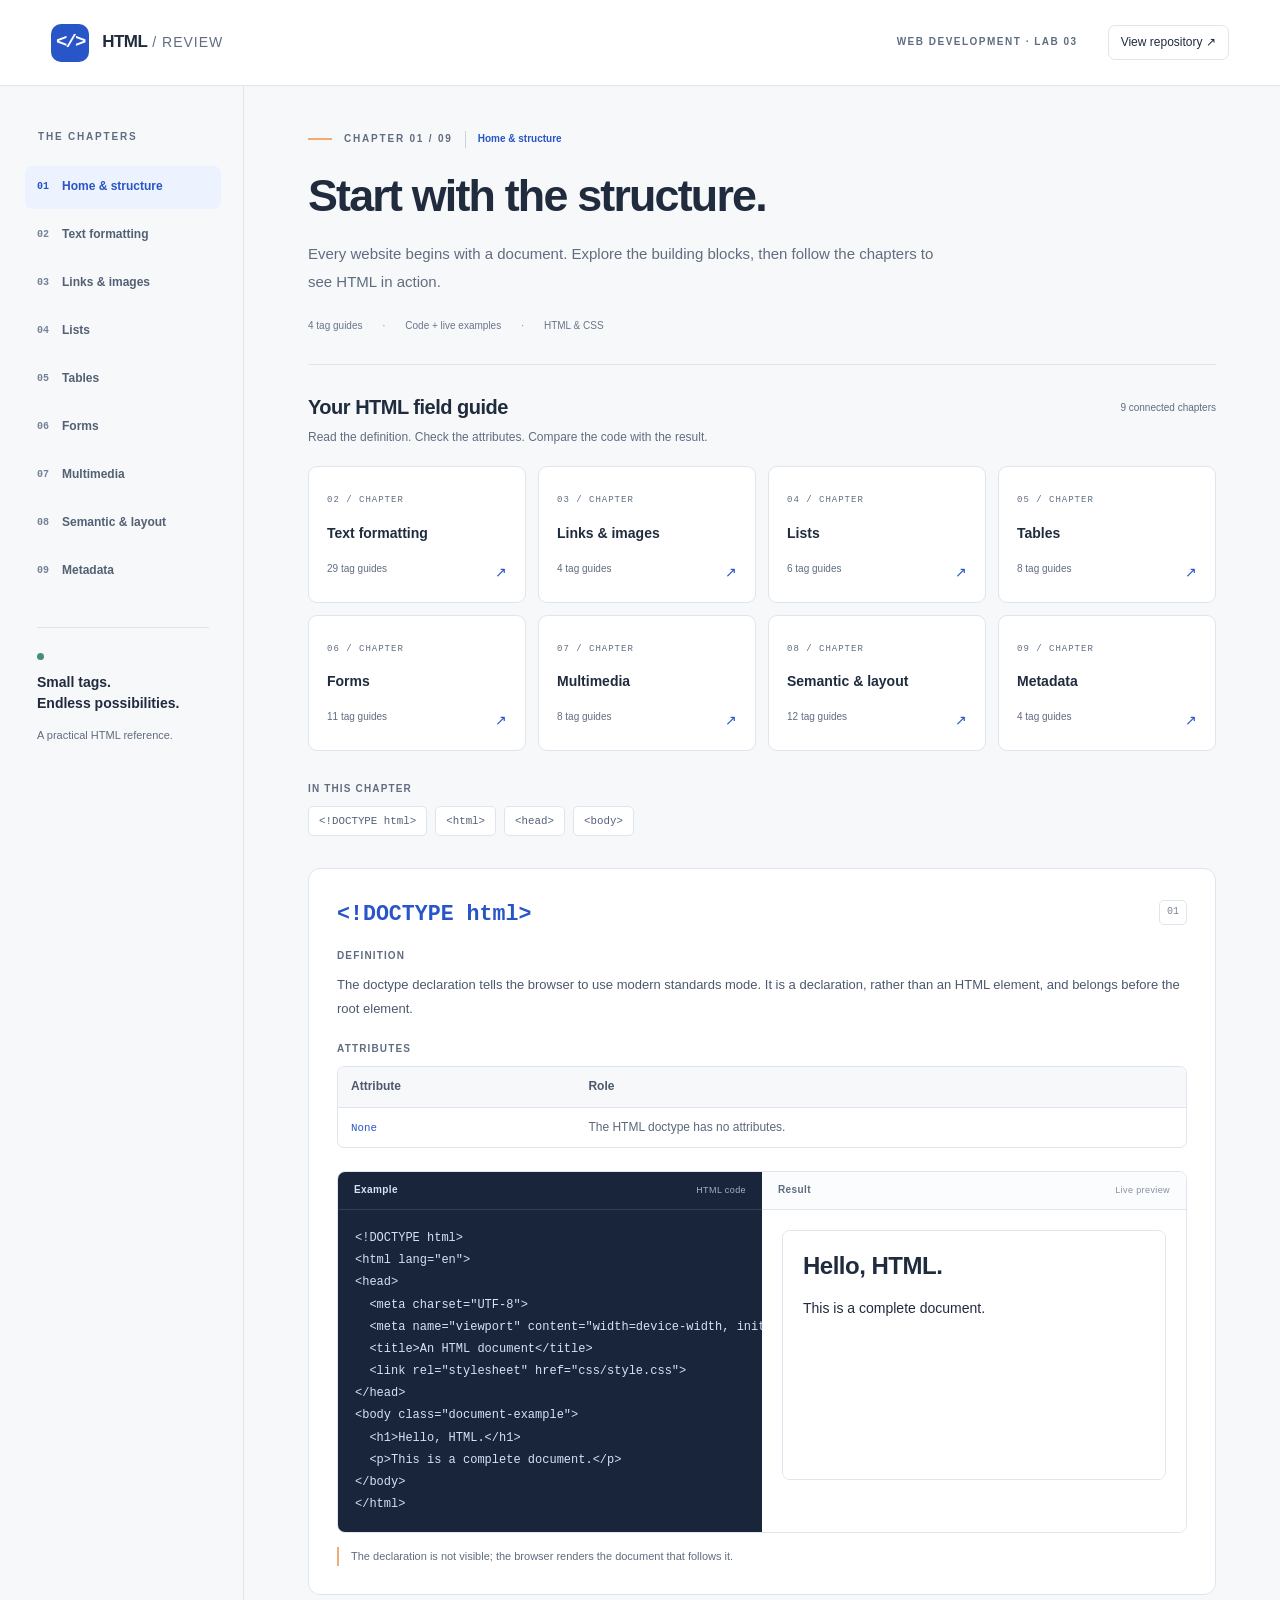
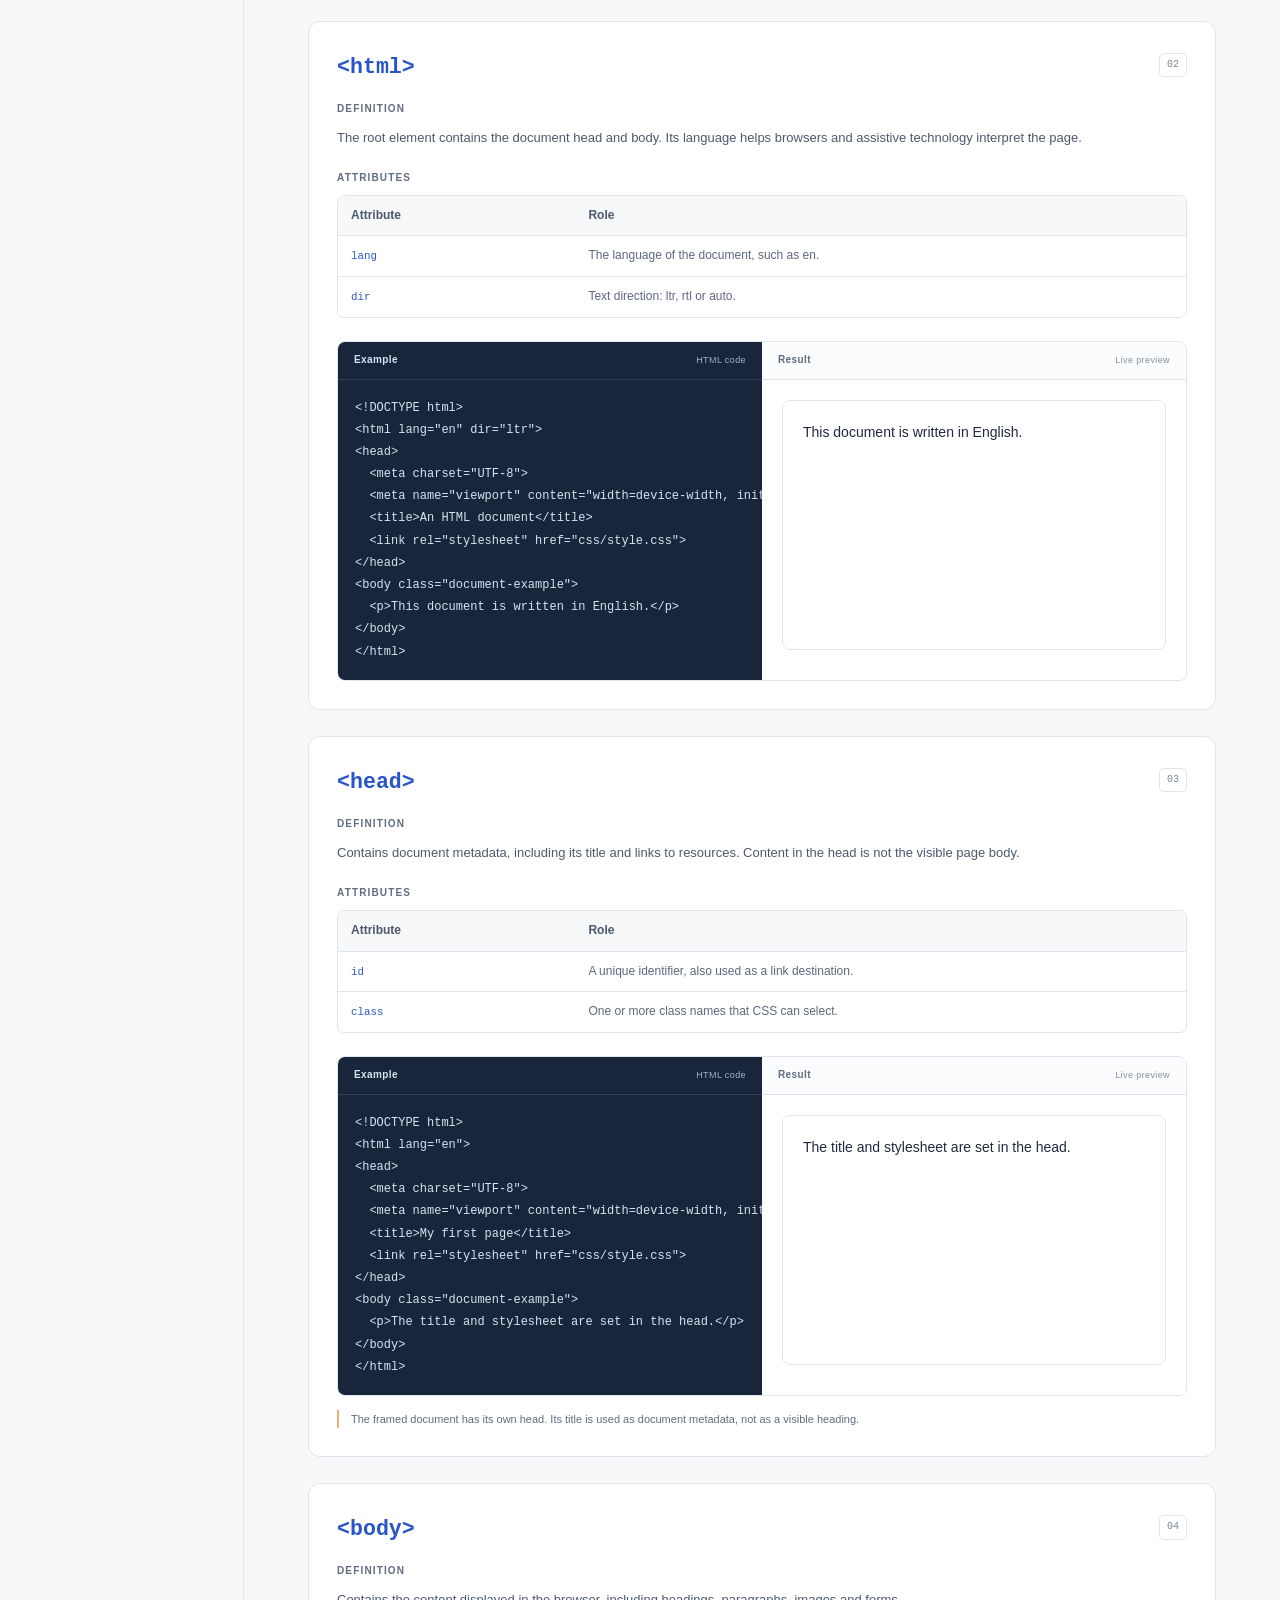
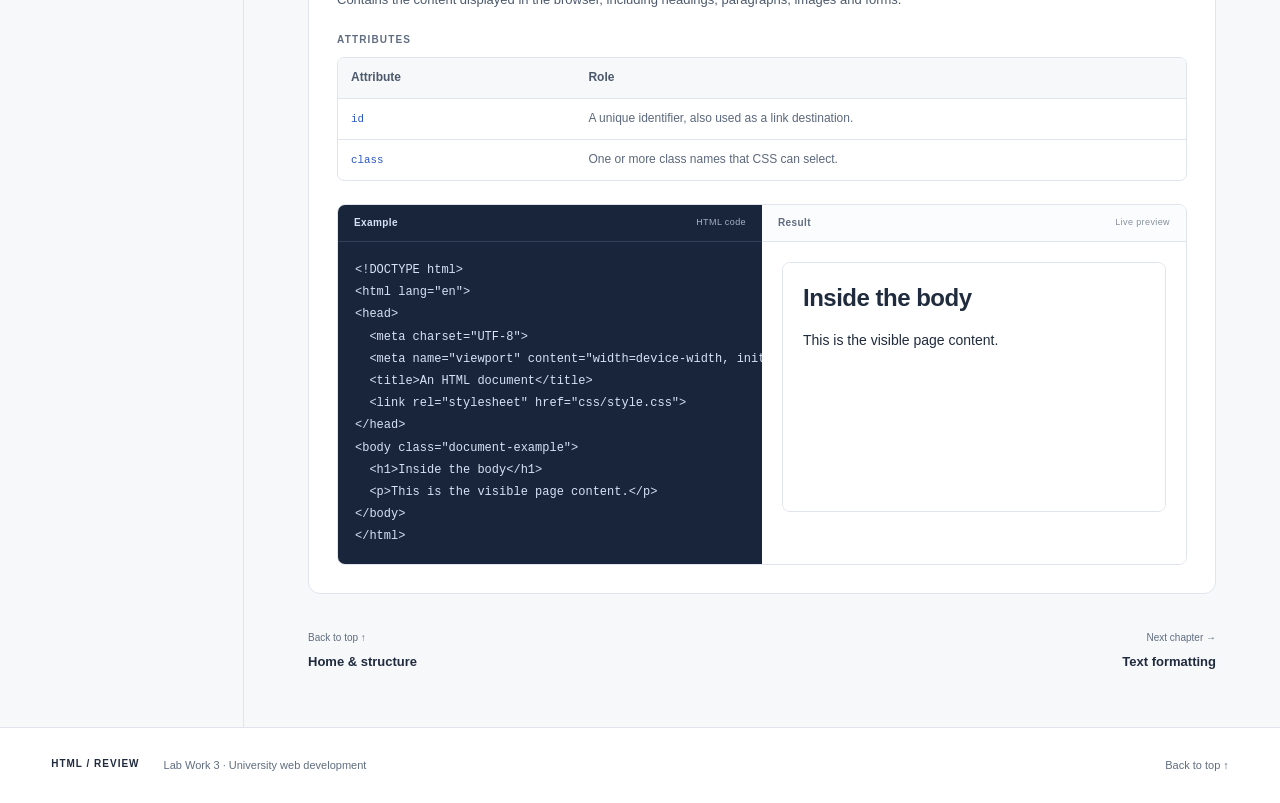
==== index.html @ eed4731e "Add new features" ====
<!DOCTYPE html>
<html lang="en">
<head>
  <meta charset="UTF-8">
  <meta name="viewport" content="width=device-width, initial-scale=1">
  <meta http-equiv="refresh" content="0; url=html_review/index.html">
  <title>HTML Review</title>
  <link rel="stylesheet" href="html_review/css/style.css">
</head>
<body class="document-example">
  <main>
    <h1>HTML Review</h1>
    <p><a href="html_review/index.html">Open the HTML Review website</a>.</p>
  </main>
</body>
</html>
---- html_review/css/style.css ----
/* One stylesheet shared by every chapter and embedded document example. */
:root {
  --paper: #f7f8fa;
  --white: #ffffff;
  --ink: #202b3e;
  --muted: #606d80;
  --line: #e0e5ed;
  --blue: #2855c7;
  --blue-light: #edf2ff;
  --code: #19253a;
  --warm: #efac78;
}

* { box-sizing: border-box; }
html { scroll-padding-top: 24px; }
body {
  margin: 0;
  background: var(--paper);
  color: var(--ink);
  font-family: -apple-system, BlinkMacSystemFont, "Segoe UI", sans-serif;
  font-size: 15px;
  line-height: 1.65;
}
a { color: var(--blue); text-underline-offset: 4px; }
a:hover { text-decoration-thickness: 2px; }
a, button, input, select, textarea, summary { -webkit-tap-highlight-color: transparent; }
:focus-visible { outline: 3px solid var(--blue); outline-offset: 4px; }
code, pre, kbd { font-family: "SFMono-Regular", Consolas, "Liberation Mono", monospace; }
code { font-size: .9em; overflow-wrap: anywhere; }
h1, h2, h3, h4, h5, h6 { line-height: 1.25; }
p { margin: 0 0 1em; }
img, video { display: block; max-width: 100%; height: auto; }
audio { display: block; max-width: 100%; width: 100%; }
iframe { width: 100%; min-height: 220px; border: 1px solid var(--line); border-radius: 8px; background: var(--white); }
button, input, select, textarea { font: inherit; }
button { cursor: pointer; }
button:disabled { cursor: default; }
.visually-hidden {
  position: absolute;
  width: 1px;
  height: 1px;
  padding: 0;
  margin: -1px;
  overflow: hidden;
  clip-path: inset(50%);
  white-space: nowrap;
  border: 0;
}
.skip-link { position: absolute; left: 16px; top: -100px; padding: 10px 16px; background: white; z-index: 10; }
.skip-link:focus { top: 12px; }

/* Shared header, navigation and footer. */
.site-header {
  min-height: 86px;
  padding: 20px 4%;
  display: flex;
  align-items: center;
  justify-content: space-between;
  gap: 20px;
  background: var(--white);
  border-bottom: 1px solid var(--line);
}
.brand { display: flex; align-items: center; gap: 13px; color: var(--ink); font-size: 17px; font-weight: 760; letter-spacing: -.5px; text-decoration: none; white-space: nowrap; }
.brand-symbol { display: grid; place-items: center; width: 38px; height: 38px; border-radius: 10px; background: var(--blue); color: white; font-family: monospace; font-size: 19px; letter-spacing: -2px; }
.brand-light { color: var(--muted); font-size: 14px; font-weight: 500; letter-spacing: 1px; }
.header-meta { display: flex; align-items: center; gap: 30px; }
.lab-label { font-size: 10px; font-weight: 650; letter-spacing: 1.5px; color: var(--muted); }
.repository-link { color: var(--ink); font-size: 12px; text-decoration: none; border: 1px solid var(--line); border-radius: 7px; padding: 7px 12px; }
.repository-link:hover { background: var(--paper); }
.site-layout { display: flex; max-width: 1550px; margin: 0 auto; }
.sidebar { flex: 0 0 244px; padding: 43px 22px 32px 25px; border-right: 1px solid var(--line); }
.sidebar-content { position: sticky; top: 32px; }
.eyebrow { display: flex; align-items: center; flex-wrap: wrap; gap: 12px; color: var(--muted); font-size: 10px; font-weight: 700; letter-spacing: 1.8px; }
.sidebar .eyebrow { padding-left: 13px; margin-bottom: 20px; }
.chapter-nav { display: flex; flex-direction: column; gap: 5px; }
.chapter-nav a { display: flex; align-items: center; gap: 13px; min-height: 43px; padding: 10px 12px; color: #536073; font-size: 12px; font-weight: 550; text-decoration: none; border-radius: 7px; }
.nav-number { font-family: monospace; font-size: 10px; color: #758197; }
.chapter-nav a:hover { background: #eef0f5; color: var(--ink); }
.chapter-nav a[aria-current="page"] { background: var(--blue-light); color: var(--blue); }
.chapter-nav a[aria-current="page"] .nav-number { color: var(--blue); }
.sidebar-note { margin: 34px 12px 0; padding-top: 25px; border-top: 1px solid var(--line); }
.status-dot { display: block; width: 7px; height: 7px; border-radius: 50%; background: #429077; margin-bottom: 12px; }
.sidebar-note p { font-size: 14px; font-weight: 600; line-height: 1.5; margin-bottom: 8px; }
.sidebar-note > span:last-child { color: var(--muted); font-size: 11px; }
.site-layout > main { min-width: 0; width: 100%; max-width: 1160px; padding: 45px 5% 55px; }
.site-footer { display: flex; align-items: center; justify-content: space-between; gap: 20px; padding: 28px 4%; border-top: 1px solid var(--line); background: var(--white); font-size: 11px; }
.site-footer p { display: flex; flex-wrap: wrap; gap: 24px; margin: 0; }
.site-footer strong { font-size: 10px; letter-spacing: 1px; }
.site-footer span { color: var(--muted); }
.site-footer a { color: var(--muted); text-decoration: none; }

/* Chapter introduction and local navigation. */
.page-intro { padding-bottom: 30px; border-bottom: 1px solid var(--line); }
.intro-line { width: 24px; height: 2px; background: var(--warm); }
.intro-category { color: var(--blue); font-weight: 550; letter-spacing: 0; border-left: 1px solid #cbd2de; padding-left: 12px; }
.page-intro h1 { margin: 20px 0 17px; max-width: 800px; font-size: clamp(32px, 3.5vw, 48px); font-weight: 740; letter-spacing: -1.8px; }
.intro-description { max-width: 640px; color: var(--muted); font-size: 15px; line-height: 1.85; }
.chapter-facts { display: flex; flex-wrap: wrap; gap: 12px 20px; margin-top: 22px; color: #69758a; font-size: 10px; }
.chapter-facts span + span::before { content: "·"; margin-right: 20px; color: #8994a5; }
.overview { margin: 30px 0; }
.overview-heading { display: flex; align-items: center; justify-content: space-between; flex-wrap: wrap; gap: 10px; }
.overview-heading h2 { margin: 0; font-size: 20px; letter-spacing: -.5px; }
.overview-heading > span { color: var(--muted); font-size: 10px; }
.overview-intro { margin: 8px 0 18px; color: var(--muted); font-size: 12px; }
.chapter-grid { display: flex; flex-wrap: wrap; gap: 12px; }
.chapter-card { flex: 1 1 calc(25% - 12px); min-width: 145px; padding: 18px; background: white; border: 1px solid var(--line); border-radius: 9px; color: var(--ink); text-decoration: none; transition: border-color .15s, transform .15s; }
.chapter-card:hover { border-color: var(--blue); transform: translateY(-2px); }
.chapter-card-number { font-family: monospace; font-size: 9px; letter-spacing: 1px; color: var(--muted); }
.chapter-card h3 { margin: 15px 0 18px; font-size: 14px; }
.chapter-card p { display: flex; justify-content: space-between; margin: 0; font-size: 10px; color: var(--muted); }
.chapter-card p span { color: var(--blue); font-size: 14px; }
.on-this-page { margin: 25px 0 32px; }
.section-label { margin: 20px 0 10px; font-size: 10px; line-height: 1.5; font-weight: 700; letter-spacing: 1.15px; text-transform: uppercase; color: var(--muted); }
.tag-links { display: flex; flex-wrap: wrap; gap: 8px; }
.tag-links a { padding: 4px 10px; border: 1px solid var(--line); border-radius: 5px; background: var(--white); color: #536078; font-size: 12px; text-decoration: none; }
.tag-links a:hover { border-color: var(--blue); color: var(--blue); }

/* Each guide follows Definition → Attributes → Code and browser result. */
.tag-card { padding: 28px; margin: 0 0 26px; background: var(--white); border: 1px solid var(--line); border-radius: 12px; scroll-margin-top: 20px; }
.tag-heading { display: flex; justify-content: space-between; align-items: center; gap: 10px; }
.tag-heading h2 { margin: 0; color: var(--blue); font-size: 24px; font-weight: 650; }
.tag-number { font-size: 10px; font-family: monospace; color: #7a8698; border: 1px solid var(--line); border-radius: 5px; padding: 3px 7px; }
.definition { font-size: 13px; color: #4c596d; line-height: 1.85; }
.table-scroll { width: 100%; overflow-x: auto; border: 1px solid var(--line); border-radius: 7px; }
table { width: 100%; border-collapse: collapse; text-align: left; }
th, td { padding: 10px 13px; border-bottom: 1px solid var(--line); vertical-align: top; }
th { color: #4c596c; font-weight: 650; background: #f7f8fa; }
tbody tr:last-child td { border-bottom: 0; }
.attributes { font-size: 12px; }
.attributes th:first-child { width: 28%; }
.attributes td:first-child { color: var(--blue); }
.attributes td { color: #5c687c; }
.example-pair { display: flex; margin-top: 23px; border: 1px solid var(--line); border-radius: 8px; overflow: hidden; }
.example-pair > div { flex: 1 1 50%; min-width: 0; }
.code-panel { background: var(--code); color: #d6e2f5; }
.panel-label { display: flex; justify-content: space-between; align-items: center; flex-wrap: wrap; gap: 8px; margin: 0; padding: 12px 16px; border-bottom: 1px solid #314056; font-size: 10px; font-weight: 600; letter-spacing: .4px; }
.panel-label span { font-size: 9px; font-weight: 400; opacity: .75; }
.code-panel pre { padding: 17px; margin: 0; overflow-x: auto; font-size: 12px; line-height: 1.85; tab-size: 2; }
.code-panel code { font-size: inherit; }
.result-panel { background: #fff; }
.result-panel > .panel-label { color: #5f6c7f; background: #fbfcfd; border-color: var(--line); }
.demo { padding: 20px; overflow-wrap: anywhere; font-size: 13px; }
.demo > :first-child { margin-top: 0; }
.demo > :last-child { margin-bottom: 0; }
.demo h1 { font-size: 27px; }
.demo h2 { font-size: 23px; }
.demo h3 { font-size: 20px; }
.demo h4 { font-size: 17px; }
.demo h5 { font-size: 14px; }
.demo h6 { font-size: 12px; }
.demo h1, .demo h2, .demo h3, .demo h4, .demo h5, .demo h6 { color: var(--ink); margin: 0 0 14px; }
.demo ul, .demo ol { padding-left: 23px; }
.demo li { padding-bottom: 4px; }
.demo dt { font-weight: 700; }
.demo dd { margin: 4px 0 13px 20px; color: var(--muted); }
.demo blockquote { border-left: 3px solid var(--blue); margin: 0 0 16px; padding: 5px 0 5px 16px; color: var(--muted); }
.demo blockquote p { margin: 0; }
.demo mark { background: #ffedac; padding: 1px 3px; }
.demo kbd { background: var(--paper); border: 1px solid var(--line); border-bottom-width: 2px; border-radius: 4px; padding: 2px 5px; }
.demo hr { border: 0; border-top: 1px solid #bfc8d6; margin: 18px 0; }
.demo pre { overflow-x: auto; font-size: 12px; white-space: pre-wrap; }
.demo figure { margin: 0; }
.demo figcaption { margin-top: 10px; color: var(--muted); font-size: 11px; }
.demo img, .demo video { border-radius: 6px; }
.demo audio + p, .demo video + p { margin-top: 12px; color: var(--muted); font-size: 11px; }
.demo table { font-size: 11px; }
.demo th, .demo td { padding: 8px; border: 1px solid var(--line); }
.demo caption { text-align: left; font-weight: 650; margin-bottom: 10px; }
.demo label { display: block; margin-bottom: 7px; font-size: 12px; font-weight: 550; }
.demo input:not([type="checkbox"]):not([type="radio"]), .demo select, .demo textarea { display: block; width: 100%; min-width: 0; padding: 9px 11px; margin-bottom: 15px; border: 1px solid #bac4d3; border-radius: 5px; background: white; color: var(--ink); font-size: 12px; }
.demo input[type="checkbox"], .demo input[type="radio"] { accent-color: var(--blue); margin-right: 5px; }
.demo textarea { resize: vertical; }
.demo button { padding: 9px 14px; border: 1px solid var(--blue); border-radius: 5px; background: var(--blue); color: white; font-size: 12px; }
.demo button:hover { background: #2046a5; }
.demo fieldset { min-width: 0; margin: 0; border: 1px solid var(--line); border-radius: 6px; padding: 12px; }
.demo legend { padding: 0 6px; font-weight: 650; font-size: 12px; }
.demo nav { display: flex; flex-wrap: wrap; gap: 16px; }
.demo details { padding: 12px; border: 1px solid var(--line); border-radius: 6px; }
.demo summary { cursor: pointer; font-weight: 600; }
.demo details p { margin: 12px 0 0; }
.demo address { font-style: normal; }
.demo-box { padding: 18px; background: var(--blue-light); border: 1px solid #cddaff; border-radius: 7px; }
.demo-box p { margin: 0; }
.badge { display: inline-block; padding: 2px 8px; background: #e5f4ee; color: #216348; border-radius: 20px; font-size: 11px; font-weight: 600; }
.document-frame { min-height: 250px; }
.document-example { background: white; padding: 20px; font-size: 14px; }
.document-example h1 { margin-top: 0; font-size: 24px; letter-spacing: -.5px; }
.example-note { color: var(--muted); font-size: 11px; margin: 14px 0 0; padding-left: 12px; border-left: 2px solid var(--warm); }
.chapter-pager { display: flex; justify-content: space-between; flex-wrap: wrap; gap: 20px; padding-top: 10px; }
.chapter-pager a { display: flex; flex-direction: column; gap: 4px; color: var(--ink); font-weight: 550; font-size: 13px; text-decoration: none; }
.chapter-pager a:last-child { text-align: right; margin-left: auto; }
.chapter-pager span { font-size: 10px; font-weight: 400; color: var(--muted); }
.chapter-pager a:hover { color: var(--blue); }

@media (min-width: 1600px) {
  .site-header, .site-footer { padding-left: max(4%, calc((100% - 1500px) / 2)); padding-right: max(4%, calc((100% - 1500px) / 2)); }
}
@media (max-width: 1100px) {
  .sidebar { flex-basis: 211px; padding-left: 14px; padding-right: 14px; }
  .site-layout > main { padding-left: 30px; padding-right: 30px; }
  .chapter-card { flex-basis: calc(50% - 12px); }
  .example-pair { flex-direction: column; }
  .tag-card { padding: 24px; }
}
@media (max-width: 760px) {
  .site-header { min-height: 72px; padding: 16px 20px; gap: 12px; }
  .lab-label { display: none; }
  .repository-link { font-size: 10px; padding: 6px 9px; }
  .brand { font-size: 15px; gap: 9px; }
  .brand-light { font-size: 11px; }
  .brand-symbol { width: 32px; height: 32px; font-size: 16px; }
  .site-layout { flex-direction: column; }
  .sidebar { flex: auto; border-right: 0; border-bottom: 1px solid var(--line); padding: 16px 20px; }
  .sidebar-content { position: static; }
  .sidebar .eyebrow { margin: 0 0 9px; padding: 0; font-size: 9px; }
  .chapter-nav { flex-direction: row; flex-wrap: wrap; gap: 5px; }
  .chapter-nav a { gap: 6px; min-height: 33px; padding: 6px 9px; font-size: 11px; }
  .nav-number { font-size: 9px; }
  .sidebar-note { display: none; }
  .site-layout > main { padding: 30px 20px 40px; }
  .page-intro h1 { font-size: 35px; letter-spacing: -1.3px; }
  .intro-description { font-size: 14px; }
  .intro-category { font-size: 9px; }
  .tag-card { padding: 20px; border-radius: 9px; }
  .attributes { font-size: 11px; }
  .attributes th:first-child { width: 30%; }
  th, td { padding: 9px; }
  .site-footer { align-items: flex-start; padding: 22px 20px; }
  .site-footer p { flex-direction: column; gap: 5px; }
  .site-footer a { white-space: nowrap; }
}
@media (max-width: 390px) {
  .site-header, .sidebar { padding-left: 14px; padding-right: 14px; }
  .site-layout > main { padding-left: 14px; padding-right: 14px; }
  .brand-light { letter-spacing: 0; }
  .tag-card { padding: 15px; }
  .chapter-card { min-width: 125px; padding: 13px; }
  .page-intro h1 { font-size: 31px; }
  .chapter-facts { gap: 8px; }
  .chapter-facts span + span::before { margin-right: 8px; }
}
@media (prefers-reduced-motion: reduce) {
  .chapter-card { transition: none; }
}
@media print {
  .sidebar, .header-meta, .skip-link, .chapter-pager, .on-this-page { display: none; }
  body { background: white; color: black; }
  .site-layout > main { max-width: none; padding: 20px 0; }
  .tag-card { break-inside: avoid; }
  .example-pair { flex-direction: column; }
  .code-panel { background: #f2f2f2; color: black; }
  .code-panel pre { white-space: pre-wrap; }
}
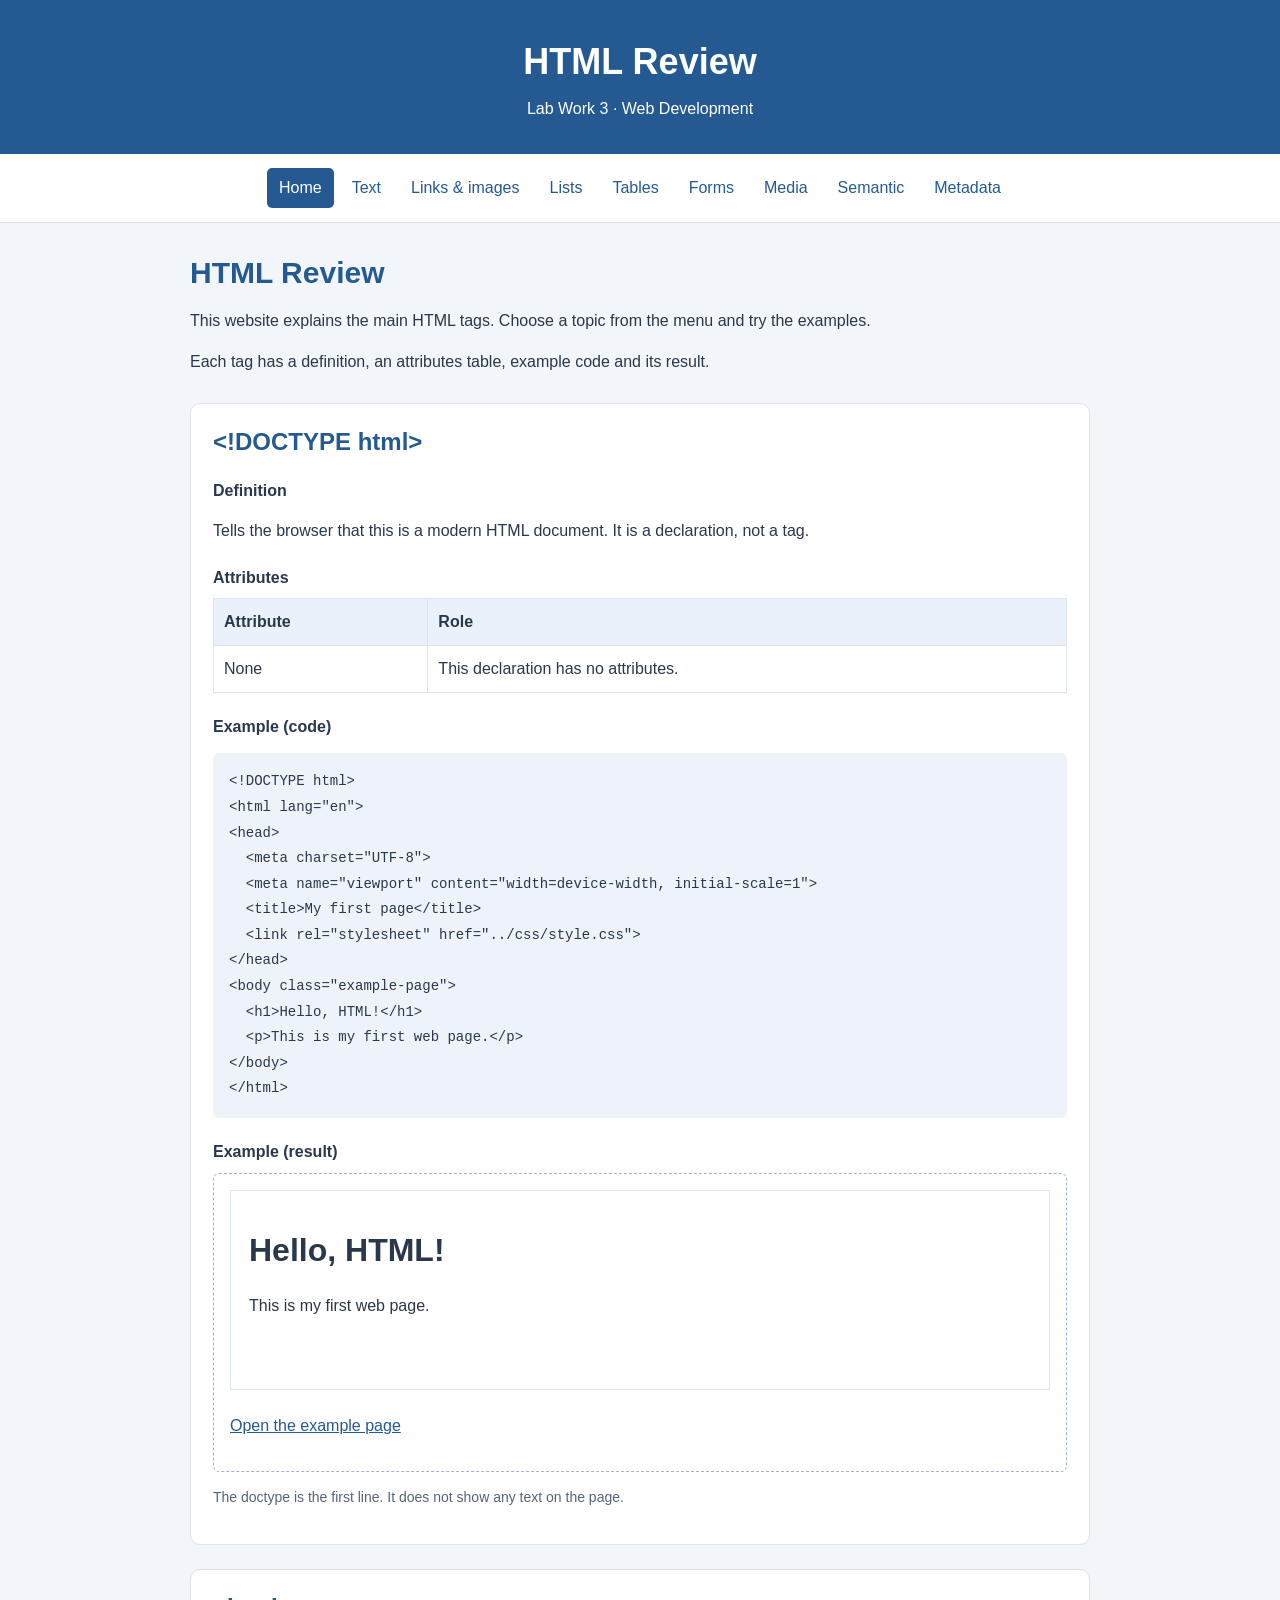
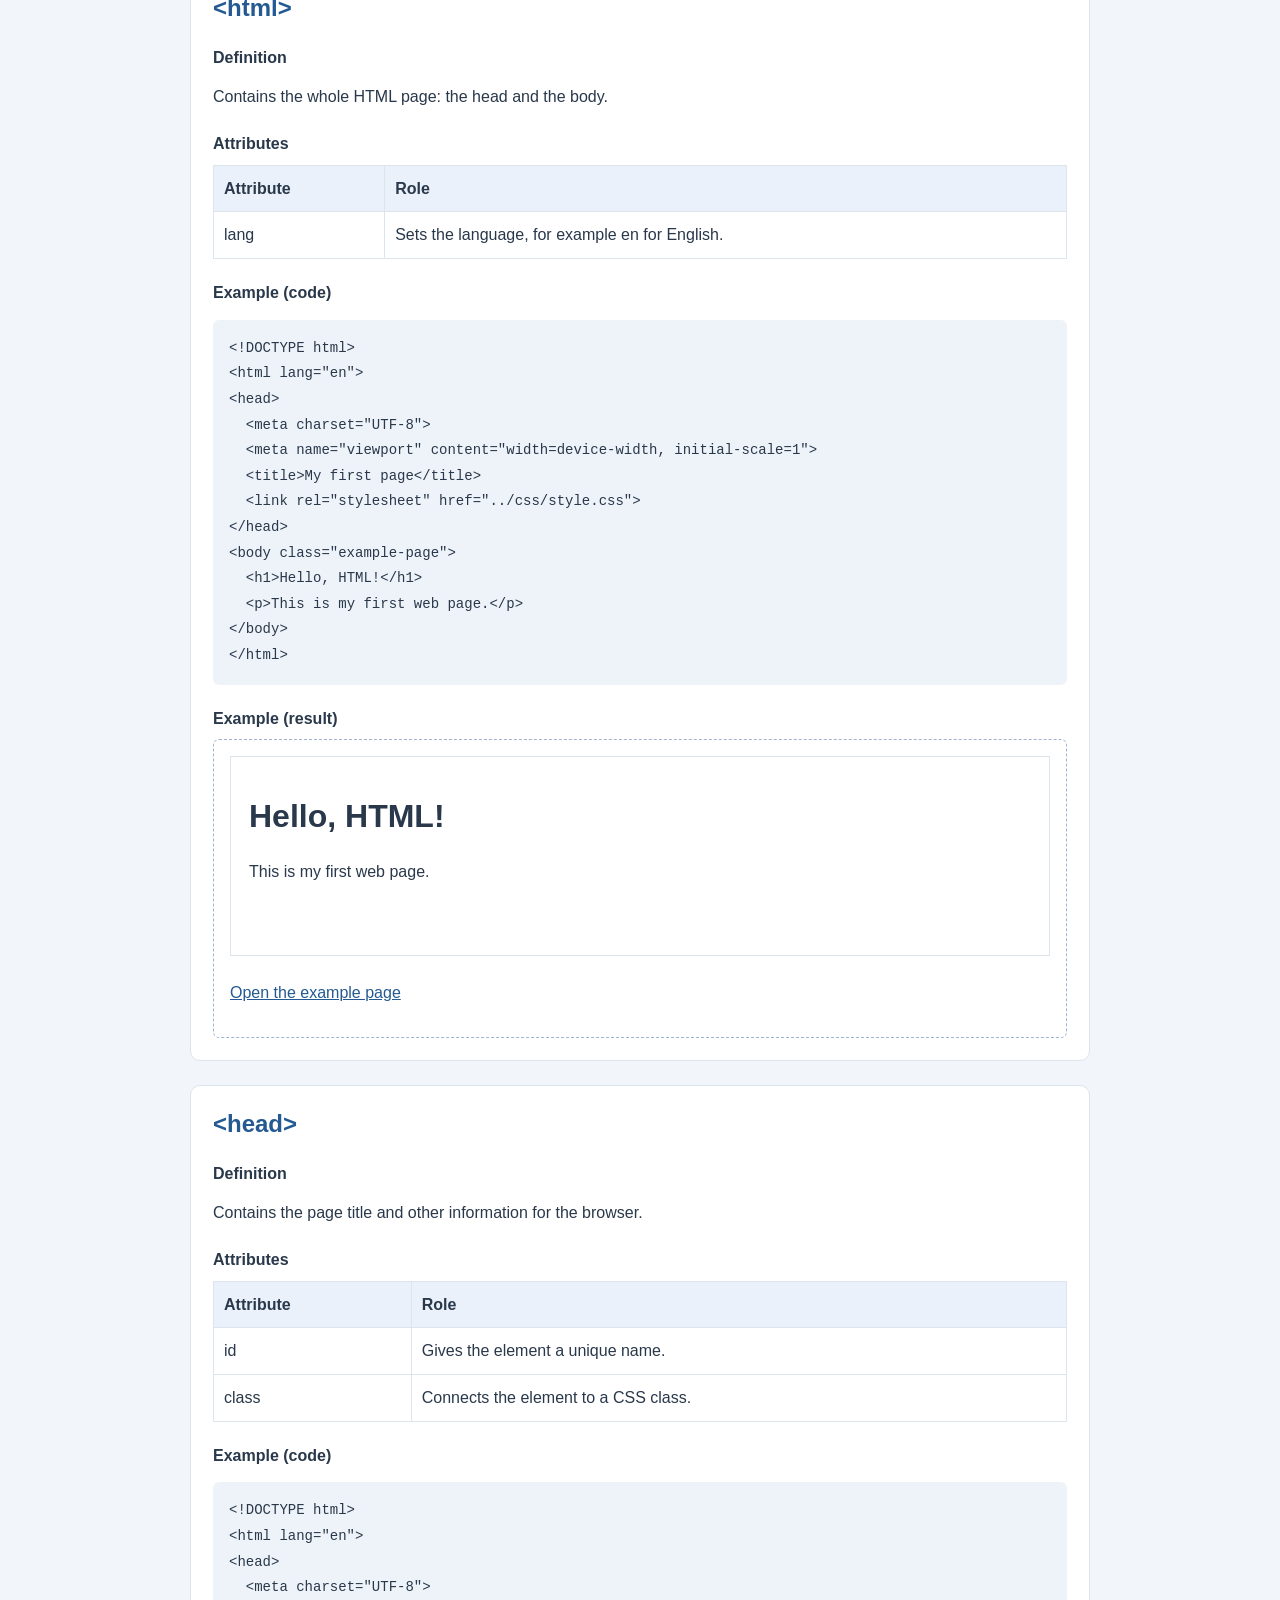
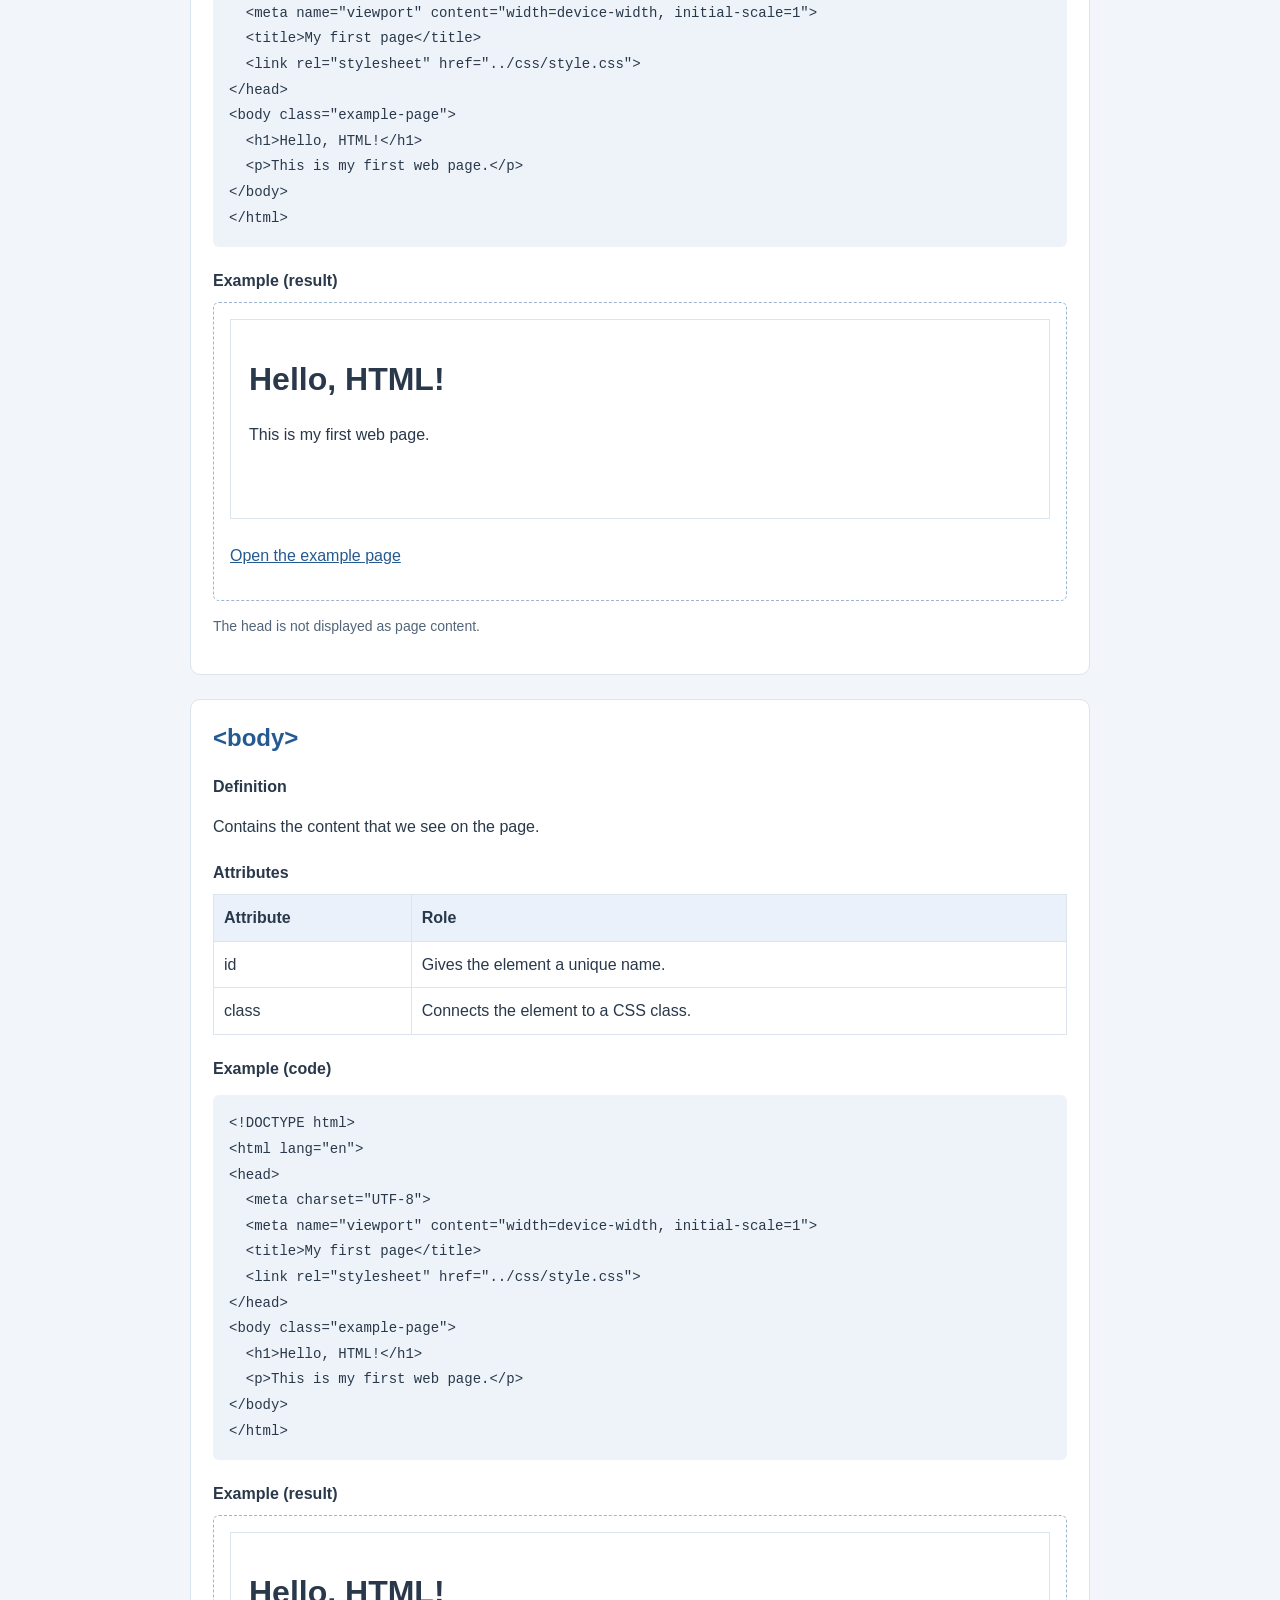
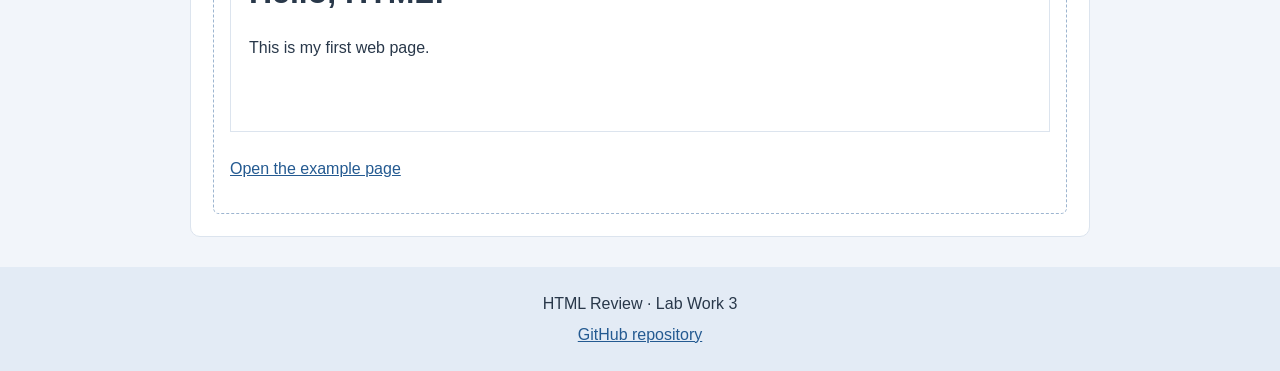
==== commit b6225cf6: "Simplify HTML review for a first-year project" ====
--- a/index.html
+++ b/index.html
@@ -7,7 +7,7 @@
   <title>HTML Review</title>
   <link rel="stylesheet" href="html_review/css/style.css">
 </head>
-<body class="document-example">
+<body class="example-page">
   <main>
     <h1>HTML Review</h1>
     <p><a href="html_review/index.html">Open the HTML Review website</a>.</p>
--- a/html_review/css/style.css
+++ b/html_review/css/style.css
@@ -1,253 +1,225 @@
-/* One stylesheet shared by every chapter and embedded document example. */
-:root {
-  --paper: #f7f8fa;
-  --white: #ffffff;
-  --ink: #202b3e;
-  --muted: #606d80;
-  --line: #e0e5ed;
-  --blue: #2855c7;
-  --blue-light: #edf2ff;
-  --code: #19253a;
-  --warm: #efac78;
-}
-
-* { box-sizing: border-box; }
-html { scroll-padding-top: 24px; }
+/* 1. Basic page settings */
+* {
+  box-sizing: border-box;
+}
+
 body {
   margin: 0;
-  background: var(--paper);
-  color: var(--ink);
-  font-family: -apple-system, BlinkMacSystemFont, "Segoe UI", sans-serif;
-  font-size: 15px;
-  line-height: 1.65;
-}
-a { color: var(--blue); text-underline-offset: 4px; }
-a:hover { text-decoration-thickness: 2px; }
-a, button, input, select, textarea, summary { -webkit-tap-highlight-color: transparent; }
-:focus-visible { outline: 3px solid var(--blue); outline-offset: 4px; }
-code, pre, kbd { font-family: "SFMono-Regular", Consolas, "Liberation Mono", monospace; }
-code { font-size: .9em; overflow-wrap: anywhere; }
-h1, h2, h3, h4, h5, h6 { line-height: 1.25; }
-p { margin: 0 0 1em; }
-img, video { display: block; max-width: 100%; height: auto; }
-audio { display: block; max-width: 100%; width: 100%; }
-iframe { width: 100%; min-height: 220px; border: 1px solid var(--line); border-radius: 8px; background: var(--white); }
-button, input, select, textarea { font: inherit; }
-button { cursor: pointer; }
-button:disabled { cursor: default; }
-.visually-hidden {
-  position: absolute;
-  width: 1px;
-  height: 1px;
-  padding: 0;
-  margin: -1px;
-  overflow: hidden;
-  clip-path: inset(50%);
-  white-space: nowrap;
+  font-family: Arial, sans-serif;
+  font-size: 16px;
+  line-height: 1.6;
+  color: #29384a;
+  background-color: #f2f5fa;
+}
+
+a {
+  color: #245a91;
+}
+
+h1, h2, h3 {
+  line-height: 1.3;
+}
+
+/* 2. Header and navigation. Flexbox puts the links in a row. */
+.site-header {
+  padding: 28px 20px;
+  text-align: center;
+  color: white;
+  background-color: #245a91;
+}
+
+.site-header p {
+  margin: 5px 0;
+}
+
+.site-title {
+  font-size: 36px;
+  font-weight: bold;
+}
+
+.menu {
+  display: flex;
+  justify-content: center;
+  flex-wrap: wrap;
+  gap: 6px;
+  padding: 14px;
+  background-color: white;
+  border-bottom: 1px solid #dce4ee;
+}
+
+.menu a {
+  padding: 7px 12px;
+  text-decoration: none;
+  border-radius: 5px;
+}
+
+.menu a:hover, .menu .active {
+  color: white;
+  background-color: #245a91;
+}
+
+/* 3. Main content and the white blocks for each tag */
+.content {
+  width: 92%;
+  max-width: 900px;
+  margin: 30px auto;
+}
+
+.intro {
+  margin-bottom: 28px;
+}
+
+.intro h1 {
+  margin-bottom: 10px;
+  color: #245a91;
+  font-size: 30px;
+}
+
+.tag {
+  padding: 22px;
+  margin-bottom: 24px;
+  background-color: white;
+  border: 1px solid #dce4ee;
+  border-radius: 10px;
+}
+
+.tag > h2 {
+  margin-top: 0;
+  color: #245a91;
+}
+
+.tag > h3 {
+  margin-top: 24px;
+  margin-bottom: 10px;
+  font-size: 16px;
+}
+
+/* 4. Attribute tables, example code and results */
+table {
+  width: 100%;
+  border-collapse: collapse;
+  text-align: left;
+}
+
+th, td {
+  padding: 10px;
+  border: 1px solid #dce4ee;
+}
+
+th {
+  background-color: #eaf1fa;
+}
+
+pre {
+  padding: 16px;
+  background-color: #eef3f9;
+  border-radius: 6px;
+  white-space: pre-wrap;
+  overflow-wrap: anywhere;
+}
+
+code {
+  font-family: Consolas, monospace;
+  font-size: 14px;
+}
+
+.result {
+  padding: 16px;
+  border: 1px dashed #9db5d0;
+  border-radius: 6px;
+}
+
+.note {
+  color: #53657a;
+  font-size: 14px;
+}
+
+/* 5. Images, media and the two small example pages */
+img, video {
+  max-width: 100%;
+  height: auto;
+  border-radius: 6px;
+}
+
+audio {
+  width: 100%;
+}
+
+iframe {
+  width: 100%;
+  height: 200px;
+  border: 1px solid #dce4ee;
+  background-color: white;
+}
+
+figure {
+  margin: 0;
+}
+
+.example-page {
+  padding: 18px;
+  background-color: white;
+}
+
+/* 6. Form controls */
+label {
+  display: block;
+  margin: 10px 0 5px;
+}
+
+input, select, textarea, button {
+  padding: 8px;
+  font: inherit;
+}
+
+input[type="text"], input[type="email"], select, textarea {
+  width: 100%;
+  border: 1px solid #9db5d0;
+  border-radius: 4px;
+}
+
+textarea {
+  resize: vertical;
+}
+
+button {
+  margin-top: 10px;
+  padding: 8px 16px;
+  color: white;
+  background-color: #245a91;
   border: 0;
-}
-.skip-link { position: absolute; left: 16px; top: -100px; padding: 10px 16px; background: white; z-index: 10; }
-.skip-link:focus { top: 12px; }
-
-/* Shared header, navigation and footer. */
-.site-header {
-  min-height: 86px;
-  padding: 20px 4%;
-  display: flex;
-  align-items: center;
-  justify-content: space-between;
-  gap: 20px;
-  background: var(--white);
-  border-bottom: 1px solid var(--line);
-}
-.brand { display: flex; align-items: center; gap: 13px; color: var(--ink); font-size: 17px; font-weight: 760; letter-spacing: -.5px; text-decoration: none; white-space: nowrap; }
-.brand-symbol { display: grid; place-items: center; width: 38px; height: 38px; border-radius: 10px; background: var(--blue); color: white; font-family: monospace; font-size: 19px; letter-spacing: -2px; }
-.brand-light { color: var(--muted); font-size: 14px; font-weight: 500; letter-spacing: 1px; }
-.header-meta { display: flex; align-items: center; gap: 30px; }
-.lab-label { font-size: 10px; font-weight: 650; letter-spacing: 1.5px; color: var(--muted); }
-.repository-link { color: var(--ink); font-size: 12px; text-decoration: none; border: 1px solid var(--line); border-radius: 7px; padding: 7px 12px; }
-.repository-link:hover { background: var(--paper); }
-.site-layout { display: flex; max-width: 1550px; margin: 0 auto; }
-.sidebar { flex: 0 0 244px; padding: 43px 22px 32px 25px; border-right: 1px solid var(--line); }
-.sidebar-content { position: sticky; top: 32px; }
-.eyebrow { display: flex; align-items: center; flex-wrap: wrap; gap: 12px; color: var(--muted); font-size: 10px; font-weight: 700; letter-spacing: 1.8px; }
-.sidebar .eyebrow { padding-left: 13px; margin-bottom: 20px; }
-.chapter-nav { display: flex; flex-direction: column; gap: 5px; }
-.chapter-nav a { display: flex; align-items: center; gap: 13px; min-height: 43px; padding: 10px 12px; color: #536073; font-size: 12px; font-weight: 550; text-decoration: none; border-radius: 7px; }
-.nav-number { font-family: monospace; font-size: 10px; color: #758197; }
-.chapter-nav a:hover { background: #eef0f5; color: var(--ink); }
-.chapter-nav a[aria-current="page"] { background: var(--blue-light); color: var(--blue); }
-.chapter-nav a[aria-current="page"] .nav-number { color: var(--blue); }
-.sidebar-note { margin: 34px 12px 0; padding-top: 25px; border-top: 1px solid var(--line); }
-.status-dot { display: block; width: 7px; height: 7px; border-radius: 50%; background: #429077; margin-bottom: 12px; }
-.sidebar-note p { font-size: 14px; font-weight: 600; line-height: 1.5; margin-bottom: 8px; }
-.sidebar-note > span:last-child { color: var(--muted); font-size: 11px; }
-.site-layout > main { min-width: 0; width: 100%; max-width: 1160px; padding: 45px 5% 55px; }
-.site-footer { display: flex; align-items: center; justify-content: space-between; gap: 20px; padding: 28px 4%; border-top: 1px solid var(--line); background: var(--white); font-size: 11px; }
-.site-footer p { display: flex; flex-wrap: wrap; gap: 24px; margin: 0; }
-.site-footer strong { font-size: 10px; letter-spacing: 1px; }
-.site-footer span { color: var(--muted); }
-.site-footer a { color: var(--muted); text-decoration: none; }
-
-/* Chapter introduction and local navigation. */
-.page-intro { padding-bottom: 30px; border-bottom: 1px solid var(--line); }
-.intro-line { width: 24px; height: 2px; background: var(--warm); }
-.intro-category { color: var(--blue); font-weight: 550; letter-spacing: 0; border-left: 1px solid #cbd2de; padding-left: 12px; }
-.page-intro h1 { margin: 20px 0 17px; max-width: 800px; font-size: clamp(32px, 3.5vw, 48px); font-weight: 740; letter-spacing: -1.8px; }
-.intro-description { max-width: 640px; color: var(--muted); font-size: 15px; line-height: 1.85; }
-.chapter-facts { display: flex; flex-wrap: wrap; gap: 12px 20px; margin-top: 22px; color: #69758a; font-size: 10px; }
-.chapter-facts span + span::before { content: "·"; margin-right: 20px; color: #8994a5; }
-.overview { margin: 30px 0; }
-.overview-heading { display: flex; align-items: center; justify-content: space-between; flex-wrap: wrap; gap: 10px; }
-.overview-heading h2 { margin: 0; font-size: 20px; letter-spacing: -.5px; }
-.overview-heading > span { color: var(--muted); font-size: 10px; }
-.overview-intro { margin: 8px 0 18px; color: var(--muted); font-size: 12px; }
-.chapter-grid { display: flex; flex-wrap: wrap; gap: 12px; }
-.chapter-card { flex: 1 1 calc(25% - 12px); min-width: 145px; padding: 18px; background: white; border: 1px solid var(--line); border-radius: 9px; color: var(--ink); text-decoration: none; transition: border-color .15s, transform .15s; }
-.chapter-card:hover { border-color: var(--blue); transform: translateY(-2px); }
-.chapter-card-number { font-family: monospace; font-size: 9px; letter-spacing: 1px; color: var(--muted); }
-.chapter-card h3 { margin: 15px 0 18px; font-size: 14px; }
-.chapter-card p { display: flex; justify-content: space-between; margin: 0; font-size: 10px; color: var(--muted); }
-.chapter-card p span { color: var(--blue); font-size: 14px; }
-.on-this-page { margin: 25px 0 32px; }
-.section-label { margin: 20px 0 10px; font-size: 10px; line-height: 1.5; font-weight: 700; letter-spacing: 1.15px; text-transform: uppercase; color: var(--muted); }
-.tag-links { display: flex; flex-wrap: wrap; gap: 8px; }
-.tag-links a { padding: 4px 10px; border: 1px solid var(--line); border-radius: 5px; background: var(--white); color: #536078; font-size: 12px; text-decoration: none; }
-.tag-links a:hover { border-color: var(--blue); color: var(--blue); }
-
-/* Each guide follows Definition → Attributes → Code and browser result. */
-.tag-card { padding: 28px; margin: 0 0 26px; background: var(--white); border: 1px solid var(--line); border-radius: 12px; scroll-margin-top: 20px; }
-.tag-heading { display: flex; justify-content: space-between; align-items: center; gap: 10px; }
-.tag-heading h2 { margin: 0; color: var(--blue); font-size: 24px; font-weight: 650; }
-.tag-number { font-size: 10px; font-family: monospace; color: #7a8698; border: 1px solid var(--line); border-radius: 5px; padding: 3px 7px; }
-.definition { font-size: 13px; color: #4c596d; line-height: 1.85; }
-.table-scroll { width: 100%; overflow-x: auto; border: 1px solid var(--line); border-radius: 7px; }
-table { width: 100%; border-collapse: collapse; text-align: left; }
-th, td { padding: 10px 13px; border-bottom: 1px solid var(--line); vertical-align: top; }
-th { color: #4c596c; font-weight: 650; background: #f7f8fa; }
-tbody tr:last-child td { border-bottom: 0; }
-.attributes { font-size: 12px; }
-.attributes th:first-child { width: 28%; }
-.attributes td:first-child { color: var(--blue); }
-.attributes td { color: #5c687c; }
-.example-pair { display: flex; margin-top: 23px; border: 1px solid var(--line); border-radius: 8px; overflow: hidden; }
-.example-pair > div { flex: 1 1 50%; min-width: 0; }
-.code-panel { background: var(--code); color: #d6e2f5; }
-.panel-label { display: flex; justify-content: space-between; align-items: center; flex-wrap: wrap; gap: 8px; margin: 0; padding: 12px 16px; border-bottom: 1px solid #314056; font-size: 10px; font-weight: 600; letter-spacing: .4px; }
-.panel-label span { font-size: 9px; font-weight: 400; opacity: .75; }
-.code-panel pre { padding: 17px; margin: 0; overflow-x: auto; font-size: 12px; line-height: 1.85; tab-size: 2; }
-.code-panel code { font-size: inherit; }
-.result-panel { background: #fff; }
-.result-panel > .panel-label { color: #5f6c7f; background: #fbfcfd; border-color: var(--line); }
-.demo { padding: 20px; overflow-wrap: anywhere; font-size: 13px; }
-.demo > :first-child { margin-top: 0; }
-.demo > :last-child { margin-bottom: 0; }
-.demo h1 { font-size: 27px; }
-.demo h2 { font-size: 23px; }
-.demo h3 { font-size: 20px; }
-.demo h4 { font-size: 17px; }
-.demo h5 { font-size: 14px; }
-.demo h6 { font-size: 12px; }
-.demo h1, .demo h2, .demo h3, .demo h4, .demo h5, .demo h6 { color: var(--ink); margin: 0 0 14px; }
-.demo ul, .demo ol { padding-left: 23px; }
-.demo li { padding-bottom: 4px; }
-.demo dt { font-weight: 700; }
-.demo dd { margin: 4px 0 13px 20px; color: var(--muted); }
-.demo blockquote { border-left: 3px solid var(--blue); margin: 0 0 16px; padding: 5px 0 5px 16px; color: var(--muted); }
-.demo blockquote p { margin: 0; }
-.demo mark { background: #ffedac; padding: 1px 3px; }
-.demo kbd { background: var(--paper); border: 1px solid var(--line); border-bottom-width: 2px; border-radius: 4px; padding: 2px 5px; }
-.demo hr { border: 0; border-top: 1px solid #bfc8d6; margin: 18px 0; }
-.demo pre { overflow-x: auto; font-size: 12px; white-space: pre-wrap; }
-.demo figure { margin: 0; }
-.demo figcaption { margin-top: 10px; color: var(--muted); font-size: 11px; }
-.demo img, .demo video { border-radius: 6px; }
-.demo audio + p, .demo video + p { margin-top: 12px; color: var(--muted); font-size: 11px; }
-.demo table { font-size: 11px; }
-.demo th, .demo td { padding: 8px; border: 1px solid var(--line); }
-.demo caption { text-align: left; font-weight: 650; margin-bottom: 10px; }
-.demo label { display: block; margin-bottom: 7px; font-size: 12px; font-weight: 550; }
-.demo input:not([type="checkbox"]):not([type="radio"]), .demo select, .demo textarea { display: block; width: 100%; min-width: 0; padding: 9px 11px; margin-bottom: 15px; border: 1px solid #bac4d3; border-radius: 5px; background: white; color: var(--ink); font-size: 12px; }
-.demo input[type="checkbox"], .demo input[type="radio"] { accent-color: var(--blue); margin-right: 5px; }
-.demo textarea { resize: vertical; }
-.demo button { padding: 9px 14px; border: 1px solid var(--blue); border-radius: 5px; background: var(--blue); color: white; font-size: 12px; }
-.demo button:hover { background: #2046a5; }
-.demo fieldset { min-width: 0; margin: 0; border: 1px solid var(--line); border-radius: 6px; padding: 12px; }
-.demo legend { padding: 0 6px; font-weight: 650; font-size: 12px; }
-.demo nav { display: flex; flex-wrap: wrap; gap: 16px; }
-.demo details { padding: 12px; border: 1px solid var(--line); border-radius: 6px; }
-.demo summary { cursor: pointer; font-weight: 600; }
-.demo details p { margin: 12px 0 0; }
-.demo address { font-style: normal; }
-.demo-box { padding: 18px; background: var(--blue-light); border: 1px solid #cddaff; border-radius: 7px; }
-.demo-box p { margin: 0; }
-.badge { display: inline-block; padding: 2px 8px; background: #e5f4ee; color: #216348; border-radius: 20px; font-size: 11px; font-weight: 600; }
-.document-frame { min-height: 250px; }
-.document-example { background: white; padding: 20px; font-size: 14px; }
-.document-example h1 { margin-top: 0; font-size: 24px; letter-spacing: -.5px; }
-.example-note { color: var(--muted); font-size: 11px; margin: 14px 0 0; padding-left: 12px; border-left: 2px solid var(--warm); }
-.chapter-pager { display: flex; justify-content: space-between; flex-wrap: wrap; gap: 20px; padding-top: 10px; }
-.chapter-pager a { display: flex; flex-direction: column; gap: 4px; color: var(--ink); font-weight: 550; font-size: 13px; text-decoration: none; }
-.chapter-pager a:last-child { text-align: right; margin-left: auto; }
-.chapter-pager span { font-size: 10px; font-weight: 400; color: var(--muted); }
-.chapter-pager a:hover { color: var(--blue); }
-
-@media (min-width: 1600px) {
-  .site-header, .site-footer { padding-left: max(4%, calc((100% - 1500px) / 2)); padding-right: max(4%, calc((100% - 1500px) / 2)); }
-}
-@media (max-width: 1100px) {
-  .sidebar { flex-basis: 211px; padding-left: 14px; padding-right: 14px; }
-  .site-layout > main { padding-left: 30px; padding-right: 30px; }
-  .chapter-card { flex-basis: calc(50% - 12px); }
-  .example-pair { flex-direction: column; }
-  .tag-card { padding: 24px; }
-}
-@media (max-width: 760px) {
-  .site-header { min-height: 72px; padding: 16px 20px; gap: 12px; }
-  .lab-label { display: none; }
-  .repository-link { font-size: 10px; padding: 6px 9px; }
-  .brand { font-size: 15px; gap: 9px; }
-  .brand-light { font-size: 11px; }
-  .brand-symbol { width: 32px; height: 32px; font-size: 16px; }
-  .site-layout { flex-direction: column; }
-  .sidebar { flex: auto; border-right: 0; border-bottom: 1px solid var(--line); padding: 16px 20px; }
-  .sidebar-content { position: static; }
-  .sidebar .eyebrow { margin: 0 0 9px; padding: 0; font-size: 9px; }
-  .chapter-nav { flex-direction: row; flex-wrap: wrap; gap: 5px; }
-  .chapter-nav a { gap: 6px; min-height: 33px; padding: 6px 9px; font-size: 11px; }
-  .nav-number { font-size: 9px; }
-  .sidebar-note { display: none; }
-  .site-layout > main { padding: 30px 20px 40px; }
-  .page-intro h1 { font-size: 35px; letter-spacing: -1.3px; }
-  .intro-description { font-size: 14px; }
-  .intro-category { font-size: 9px; }
-  .tag-card { padding: 20px; border-radius: 9px; }
-  .attributes { font-size: 11px; }
-  .attributes th:first-child { width: 30%; }
-  th, td { padding: 9px; }
-  .site-footer { align-items: flex-start; padding: 22px 20px; }
-  .site-footer p { flex-direction: column; gap: 5px; }
-  .site-footer a { white-space: nowrap; }
-}
-@media (max-width: 390px) {
-  .site-header, .sidebar { padding-left: 14px; padding-right: 14px; }
-  .site-layout > main { padding-left: 14px; padding-right: 14px; }
-  .brand-light { letter-spacing: 0; }
-  .tag-card { padding: 15px; }
-  .chapter-card { min-width: 125px; padding: 13px; }
-  .page-intro h1 { font-size: 31px; }
-  .chapter-facts { gap: 8px; }
-  .chapter-facts span + span::before { margin-right: 8px; }
-}
-@media (prefers-reduced-motion: reduce) {
-  .chapter-card { transition: none; }
-}
-@media print {
-  .sidebar, .header-meta, .skip-link, .chapter-pager, .on-this-page { display: none; }
-  body { background: white; color: black; }
-  .site-layout > main { max-width: none; padding: 20px 0; }
-  .tag-card { break-inside: avoid; }
-  .example-pair { flex-direction: column; }
-  .code-panel { background: #f2f2f2; color: black; }
-  .code-panel pre { white-space: pre-wrap; }
-}
+  border-radius: 4px;
+  cursor: pointer;
+}
+
+button:hover {
+  background-color: #193e64;
+}
+
+fieldset {
+  min-width: 0;
+  border: 1px solid #9db5d0;
+}
+
+/* 7. Classes used in the div and span examples */
+.box {
+  padding: 15px;
+  background-color: #eaf1fa;
+  border: 1px solid #9db5d0;
+}
+
+.highlight {
+  color: #245a91;
+  font-weight: bold;
+}
+
+/* 8. Footer */
+.site-footer {
+  padding: 24px;
+  text-align: center;
+  background-color: #e3ebf5;
+}
+
+.site-footer p {
+  margin: 0 0 5px;
+}
